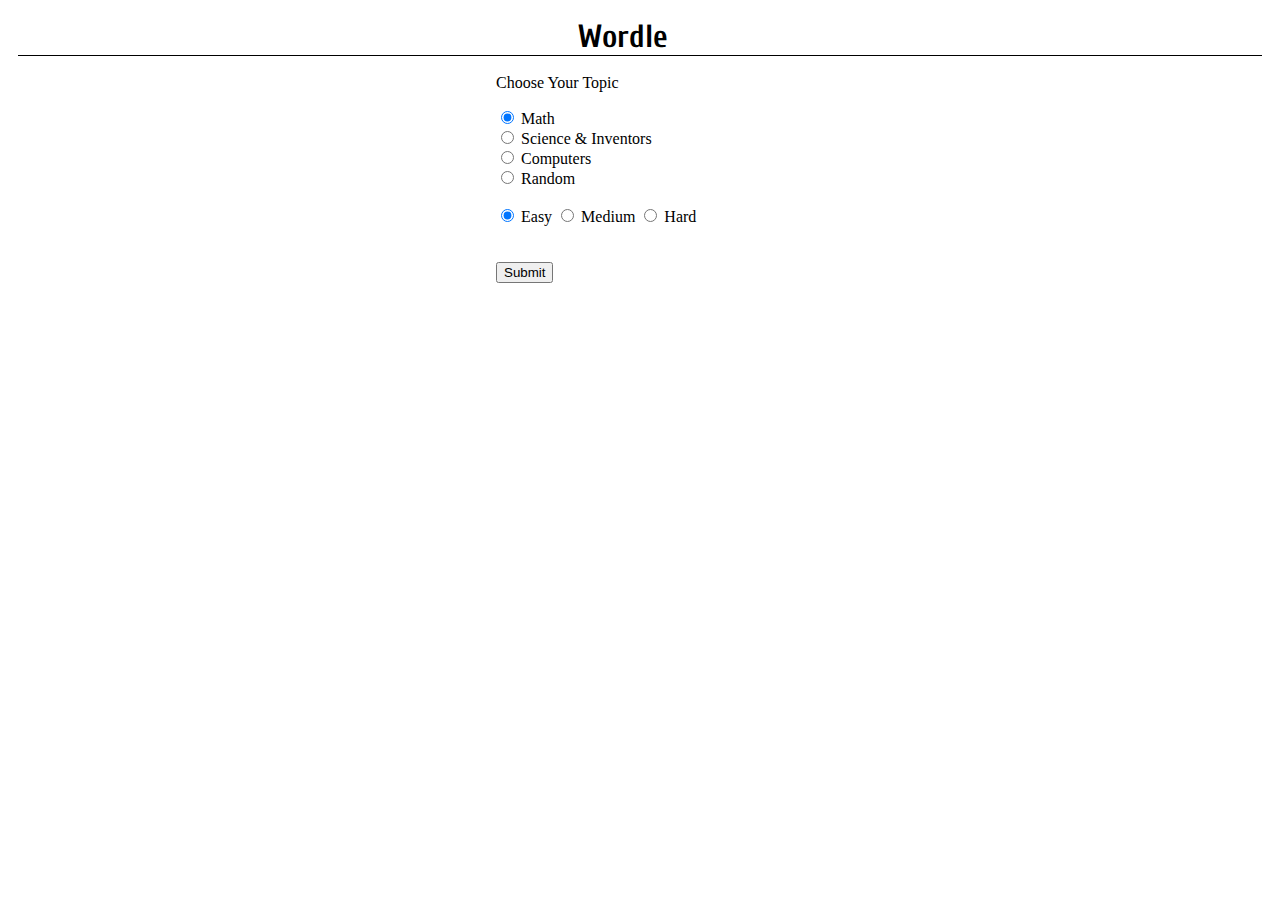
==== everything/index.html @ cb71a567 "working on stuff" ====
<!DOCTYPE html>
<html lang="en">

<head>
    <meta charset="UTF-8">
    <meta http-equiv="X-UA-Compatible" content="IE=edge">
    <meta name="viewport" content="width=device-width, initial-scale=1.0">
    <title>Wordle</title>
    <link href="https://cdn.jsdelivr.net/npm/bootstrap@5.1.3/dist/css/bootstrap.min.css" rel="stylesheet"
        integrity="sha384-1BmE4kWBq78iYhFldvKuhfTAU6auU8tT94WrHftjDbrCEXSU1oBoqyl2QvZ6jIW3" crossorigin="anonymous">
    <script src="https://cdn.jsdelivr.net/npm/bootstrap@5.1.3/dist/js/bootstrap.bundle.min.js"
        integrity="sha384-ka7Sk0Gln4gmtz2MlQnikT1wXgYsOg+OMhuP+IlRH9sENBO0LRn5q+8nbTov4+1p"
        crossorigin="anonymous"></script>
    <script src="https://code.jquery.com/jquery-3.6.0.min.js"
        integrity="sha256-/xUj+3OJU5yExlq6GSYGSHk7tPXikynS7ogEvDej/m4=" crossorigin="anonymous"></script>
    <link rel="stylesheet" href="style.css">
    <link rel="icon" href="wordle.png">

</head>

<body>
    <div id="header">
        <h1 class="heading">Wordle</h1>
        <!-- Button trigger modal -->
        <button type="button" id="notesBtn" class="headerIcon" data-bs-toggle="modal" data-bs-target="#exampleModal">
            <img src="notes.png" alt="post it note" width="35px">
        </button>
    </div>
    <br>
    <div class="card border-light mb-3" style="max-width: 18rem;" id="form">
        <div class="card-header">Choose Your Topic</div>
        <div class="card-body">
            <p class="card-text">
            <div class="form-check">
                <input class="form-check-input" type="radio" name="subject" value="math" checked>
                <label class="form-check-label">
                    Math
                </label>
            </div>
            <div class="form-check">
                <input class="form-check-input" type="radio" name="subject" value="science">
                <label class="form-check-label">
                    Science & Inventors
                </label>
            </div>
            <div class="form-check">
                <input class="form-check-input" type="radio" name="subject" value="computers">
                <label class="form-check-label">
                    Computers
                </label>
            </div>
            <div class="form-check">
                <input class="form-check-input" type="radio" name="subject" value="random">
                <label class="form-check-label">
                    Random
                </label>
            </div><br>
            <div class="btn-group" role="group" aria-label="Basic radio toggle button group">
                <input type="radio" class="btn-check" name="btnradio" id="easy" autocomplete="off" checked>
                <label class="btn btn-outline-primary" for="easy">Easy</label>
              
                <input type="radio" class="btn-check" name="btnradio" id="medium" autocomplete="off">
                <label class="btn btn-outline-primary" for="medium">Medium</label>
              
                <input type="radio" class="btn-check" name="btnradio" id="hard" autocomplete="off">
                <label class="btn btn-outline-primary" for="hard">Hard</label>
              </div> <br> <br>
            <button type="button" class="btn btn-primary" id="submit">Submit</button>
        </div>
        </p>
    </div>
</div>
<div id="game">
    <div id="hiddenDiv">
        <input autocomplete="off" readonly type="text" id="hiddenTile" class="guess">
        <input autocomplete="off" readonly type="hidden" id="nextTile">
        <input autocomplete="off" readonly type="hidden" id="currentTile">
        <textarea id="textMessage" readonly name="story" rows="5" cols="33"></textarea>
    </div>
    <div class="alert alert-danger message" id="error" role="alert">
        
    </div>
    <div class="alert alert-success message" id="win" role="alert">
        
    </div>
    <div class="alert alert-primary message" id="lose" role="alert">
    </div>
    <!-- Button trigger modal -->
    <button type="button" class="btn btn-success" data-bs-toggle="modal" data-bs-target="#exampleModal">
        <img src="images/question.png" alt="question mark circle" width="40">
    </button>
    
    <!-- Modal -->
    <div class="modal fade" id="exampleModal" tabindex="-1" aria-labelledby="exampleModalLabel" aria-hidden="true">
        <div class="modal-dialog">
            <div class="modal-content">
                <div class="modal-header">
                    <h5 class="modal-title" id="exampleModalLabel">How To Play</h5>
                    <button type="button" class="btn-close" data-bs-dismiss="modal" aria-label="Close"></button>
                </div>
                <div class="modal-body">
                    You have 6 tires to guess the word.<br>
                    You must enter a five letter word. Click enter to submit. <br>
                    After you click enter the word will be analysed and the letters color will change depending on if and where they are placed<br>
                    If the letter lights up gray, the letter is not in the word <br>
                    If the letter lights up yellow, the letter is in the word but not in the right spot <br>
                    If the letter lights up green, the letter is in the word and in the right spot <br><br>
                    <b>Examples:</b><br>
                    <img src="images/grayEx.png" alt="word with gray letter" width="300"><br>
                    The letter J is not in the word <br><br>
                    <img src="images/yellowEx.png" alt="word with yellow letter" width="300"><br>
                    The letter R is in the word but in the worng spot<br><br>
                    <img src="images/greenEx.png" alt="word with green letter" width="300"><br>
                    The letter M is in the word and is in the right spot<br>
                </div>
                <div class="modal-footer">
                    <button type="button" class="btn btn-secondary" data-bs-dismiss="modal">Close</button>
                </div>
            </div>
        </div>
    </div>
    <div id="tableAndKeys">
        <div class="row justify-content-around">
            <div class="col-4">
              
            </div>
            <div class="col-4">
            <table>
            <tr>
                <td><input readonly autocomplete="off" type="text" class="guess guess1" maxlength="1" id="tile1"></td>
                <td><input readonly autocomplete="off" type="text" class="guess guess1" maxlength="1" id="tile2"></td>
                <td><input readonly autocomplete="off" type="text" class="guess guess1" maxlength="1" id="tile3"></td>
                <td><input readonly autocomplete="off" type="text" class="guess guess1" maxlength="1" id="tile4"></td>
                <td><input readonly autocomplete="off" type="text" class="guess guess1" maxlength="1" id="tile5"></td>

            </tr>
            <tr>
                <td><input readonly autocomplete="off" type="text" class="guess guess2" maxlength="1" id="tile6"></td>
                <td><input readonly autocomplete="off" type="text" class="guess guess2" maxlength="1" id="tile7"></td>
                <td><input readonly autocomplete="off" type="text" class="guess guess2" maxlength="1" id="tile8"></td>
                <td><input readonly autocomplete="off" type="text" class="guess guess2" maxlength="1" id="tile9"></td>
                <td><input readonly autocomplete="off" type="text" class="guess guess2" maxlength="1" id="tile10"></td>

            </tr>
            <tr>
                <td><input readonly autocomplete="off" type="text" class="guess guess3" maxlength="1" id="tile11"></td>
                <td><input readonly autocomplete="off" type="text" class="guess guess3" maxlength="1" id="tile12"></td>
                <td><input readonly autocomplete="off" type="text" class="guess guess3" maxlength="1" id="tile13"></td>
                <td><input readonly autocomplete="off" type="text" class="guess guess3" maxlength="1" id="tile14"></td>
                <td><input readonly autocomplete="off" type="text" class="guess guess3" maxlength="1" id="tile15"></td>

            </tr>
            <tr>
                <td><input readonly autocomplete="off" type="text" class="guess guess4" maxlength="1" id="tile16"></td>
                <td><input readonly autocomplete="off" type="text" class="guess guess4" maxlength="1" id="tile17"></td>
                <td><input readonly autocomplete="off" type="text" class="guess guess4" maxlength="1" id="tile18"></td>
                <td><input readonly autocomplete="off" type="text" class="guess guess4" maxlength="1" id="tile19"></td>
                <td><input readonly autocomplete="off" type="text" class="guess guess4" maxlength="1" id="tile20"></td>

            </tr>
            <tr>
                <td><input readonly autocomplete="off" type="text" class="guess guess5" maxlength="1" id="tile21"></td>
                <td><input readonly autocomplete="off" type=" text" class="guess guess5" maxlength="1" id="tile22"></td>
                <td><input readonly autocomplete="off" type=" text" class="guess guess5" maxlength="1" id="tile23"></td>
                <td><input readonly autocomplete="off" type=" text" class="guess guess5" maxlength="1" id="tile24"></td>
                <td><input readonly autocomplete="off" type=" text" class="guess guess5" maxlength="1" id="tile25"></td>

            </tr>
            <tr>
                <td><input readonly autocomplete="off" type=" text" class="guess guess6" maxlength="1" id="tile26"></td>
                <td><input readonly autocomplete="off" type=" text" class="guess guess6" maxlength="1" id="tile27"></td>
                <td><input readonly autocomplete="off" type=" text" class="guess guess6" maxlength="1" id="tile28"></td>
                <td><input readonly autocomplete="off" type=" text" class="guess guess6" maxlength="1" id="tile29"></td>
                <td><input readonly autocomplete="off" type=" text" class="guess guess6" maxlength="1" id="tile30"></td>

            </tr>
        </table>         <div class="keyboard">
                    <button class="letter key" value="Q">Q</button>
                    <button class="letter key" value="W">W</button>
                    <button class="letter key" value="E">E</button>
                    <button class="letter key" value="R">R</button>
                    <button class="letter key" value="T">T</button>
                    <button class="letter key" value="Y">Y</button>
                    <button class="letter key" value="U">U</button>
                    <button class="letter key" value="I">I</button>
                    <button class="letter key" value="O">O</button>
                    <button class="letter key" value="P">P</button>
                    <div class="rowCenter">
                        <button class="letter key" value="A">A</button>
                        <button class="letter key" value="S">S</button>
                        <button class="letter key" value="D">D</button>
                        <button class="letter key" value="F">F</button>
                        <button class="letter key" value="G">G</button>
                        <button class="letter key" value="H">H</button>
                        <button class="letter key" value="J">J</button>
                        <button class="letter key" value="K">K</button>
                        <button class="letter key" value="L">L</button>
                    </div>
                    <button class="enter letter key" value="enter">
                        <img src="images/enter.png" alt="enter" width="50px" center>
                    </button>
                    <button class="letter key" value="Z">Z</button>
                    <button class="letter key" value="X">X</button>
                    <button class="letter key" value="C">C</button>
                    <button class="letter key" value="V">V</button>
                    <button class="letter key" value="B">B</button>
                    <button class="letter key" value="N">N</button>
                    <button class="letter key" value="M">M</button>
                    <button class="key letter delete" value="delete">
                        <img src="images/delete.png" alt="delete" width="50px" center>
                    </button>
                </div>
                </div>
              <div id="clues" class="card border-light mb-3" style="max-width: 18rem;">
                  <div class="card-header">Clues</div>
                  <div class="card-body">
                      <button type="button" class="btn btn-primary" id="showClue1">Show Clue 1</button>
                      <button type="button" class="btn btn-primary" id="showClue2">Show Clue 2</button>
                      <button type="button" class="btn btn-primary" id ="showClue3">Show Clue 3</button>
                    <p class="card-text">              
                        <ul>
                            <li id="clue1"></li>
                            <li id="clue2"></li>
                            <li id="clue3"></li>
                        </ul>
                    </p>
                </div>
            </div>
        </div>
    </div>
        
        <!-- Button trigger modal -->
        <button type="button" class="btn btn-primary" data-bs-toggle="modal" data-bs-target="#shareModal" id="modal">
            Launch demo modal
        </button>

        <!-- Modal -->
        <div class="modal fade" id="shareModal" tabindex="-1" aria-labelledby="exampleModalLabel" aria-hidden="true">
            <div class="modal-dialog">
                <div class="modal-content">
                    <div class="modal-header">
                        <h5 class="modal-title" id="exampleModalLabel">Results</h5>
                        <button type="button" class="btn-close" data-bs-dismiss="modal" aria-label="Close"></button>
                    </div>
                    <div class="modal-body">

                    </div>
                    <div class="modal-footer">
                        <button type="button" class="btn btn-primary" id="share"
                            onclick="copyText('textMessage', '#share')">Share</button>
                    </div>
                </div>
       
            </div>
        </div>
    </div>
    </div>
    <script src="words.js"></script>
    <script src="functions.js"></script>
    <script src="main.js"></script>
    <script src="pop.js"></script>
</body>

</html>
---- everything/style.css ----
@import url('https://fonts.googleapis.com/css2?family=Cuprum:wght@400;700&display=swap');
body{
  padding: 10px;
}
.guess {
  margin: 5px;
  width: 50px;
  height: 50px;
  caret-color: transparent;
  text-align: center;
  text-transform: uppercase;
  font-weight: bold;
  border: 2px solid #808080;
  font-size: 25px;
}
.heading{
  font-family: 'Cuprum';
  text-align: center;
  display: inline;
  margin: 45%;
}
#hiddenTile {
  height: 0px;
  width: 0px;
  border: 0px white;
}

table {
  margin: auto;
}

input[type="text"][disabled] {
  background: inherit;
}

.right{
  background-color: #538d4e !important;
  border: none;
  color: white;
}

.wrong{
  background-color: #939598 !important;
  border: none;
  color: white;
}

.exists{
  background-color: #c9b458 !important;
  border: none;
  color: white;
}

input:focus {
  border: 5px solid black;
  border: none;
  color: white;
}

.message{
  max-width: 300px;
  width: fit-content;
  margin: auto;
}
  
.letter{
  border:none;
  background-color: #c9c9c9;
  width: 45px;
  height: 45px;
  margin: 5px;
  border-radius: 5px;
}
 
.enter, .delete{
  width: 75px;
  border:none;
  background-color: #c9c9c9;  height: 45px;
  margin: 5px;
  border-radius: 5px;
}
svg{
  width: 45px;
}
.rowCenter{
  margin-left: 20px;
}

.keyboard{
  text-align: center;
}
@media only screen and (max-width: 625px) {
  .letter {
    width: 7.75%;
    margin: 2px !important;
  }
  .enter, .delete{
    width: 13%;
  }
  body{
    padding: 0px;
    padding-top: 10px;
  }
}

#textMessage{
  display: none;
}

#hiddenTile:focus, #hiddenTile{
  border:none;
  background-color: inherit;
}

#form{
  margin: auto;
}

#header{
  border-bottom: 1px solid black;
  width: 100%;

}


.guess {
  overflow: hidden;
  transition-duration: 3s;
  transition-property: transform;
}

.flip{
  transform: rotate3d(100, 360, 0, 360deg);
}

.headerIcon{
  background-color: red;
}

.btn-success, .btn-success:hover, .btn-success:active, .btn-success:focus{
  background-color: white;
  border: none;
  position: absolute;
  top:0px;
  left: 0px;
  float: left;
  box-shadow:0px 0px 0px 0px white;

}
#tableAndKeys{
  /* position: absolute;
  float: right;
  right: 10%;
  top:10%; */
  width:100%;

}
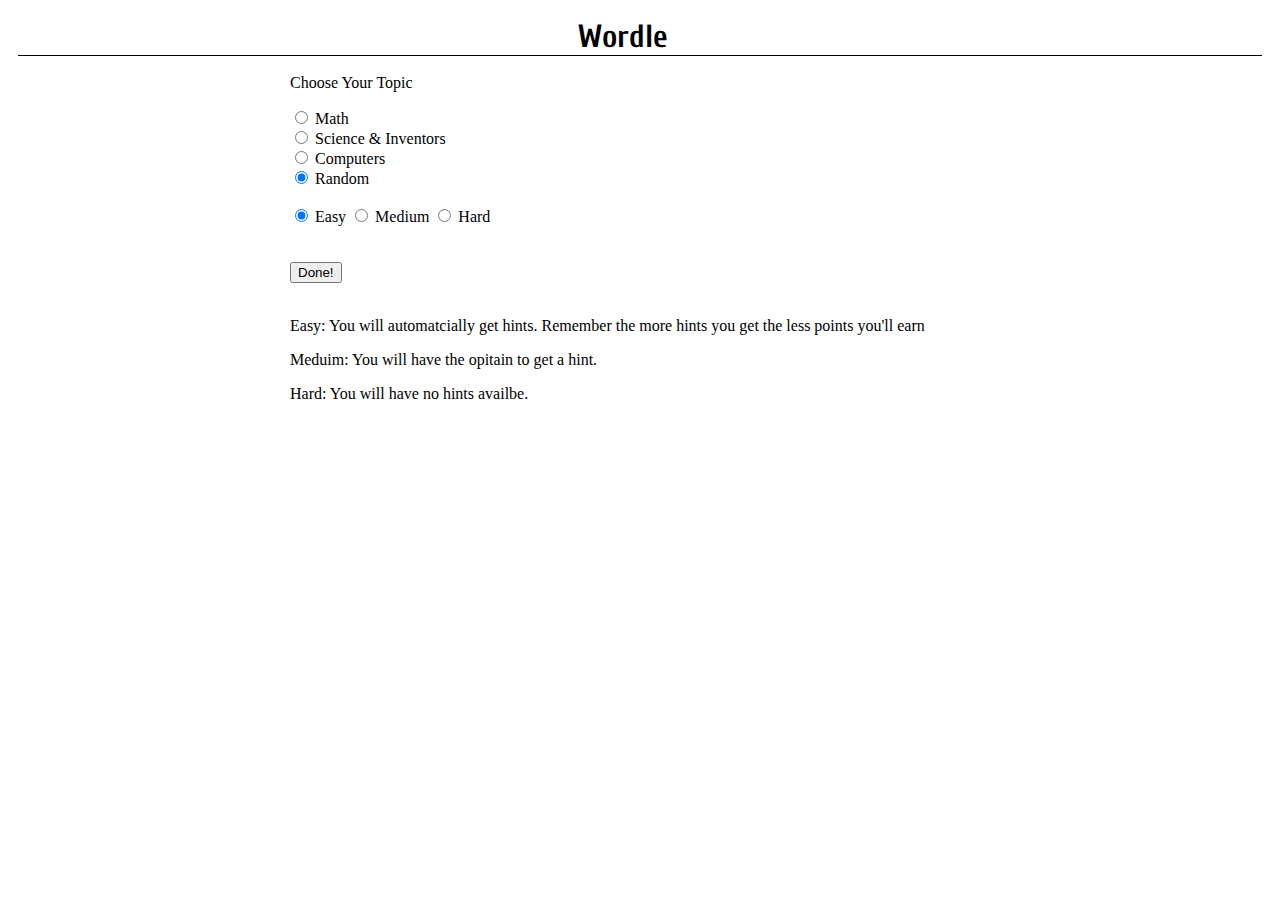
==== commit 92df58eb: "clues done!" ====
--- a/everything/index.html
+++ b/everything/index.html
@@ -27,154 +27,248 @@
         </button>
     </div>
     <br>
-    <div class="card border-light mb-3" style="max-width: 18rem;" id="form">
+    <div class="card mb-3" style="max-width: 700px;" id="form">
         <div class="card-header">Choose Your Topic</div>
         <div class="card-body">
             <p class="card-text">
             <div class="form-check">
-                <input class="form-check-input" type="radio" name="subject" value="math" checked>
-                <label class="form-check-label">
-                    Math
-                </label>
-            </div>
-            <div class="form-check">
-                <input class="form-check-input" type="radio" name="subject" value="science">
-                <label class="form-check-label">
-                    Science & Inventors
-                </label>
-            </div>
-            <div class="form-check">
-                <input class="form-check-input" type="radio" name="subject" value="computers">
-                <label class="form-check-label">
-                    Computers
-                </label>
-            </div>
-            <div class="form-check">
-                <input class="form-check-input" type="radio" name="subject" value="random">
-                <label class="form-check-label">
-                    Random
-                </label>
-            </div><br>
+                <div class="form-check">
+                    <input class="form-check-input" type="radio" name="subject" id="math" value="math" checked>
+                    <label class="form-check-label" for="math">
+                        Math
+                    </label>
+                </div>
+                <div class="form-check">
+                    <input class="form-check-input" type="radio" name="subject" id="science" value="option2">
+                    <label class="form-check-label" for="science">
+                        Science & Inventors
+                    </label>
+                </div>
+                <div class="form-check">
+                    <input class="form-check-input" type="radio" name="subject" id="computers" value="computers">
+                    <label class="form-check-label" for="computers">
+                        Computers
+                    </label>
+                </div>
+
+                <div class="form-check">
+                    <input class="form-check-input" type="radio" name="subject" id="random" value="random" checked>
+                    <label class="form-check-label">
+                        Random
+                    </label>
+                </div>
+            </div>
+            <br>
             <div class="btn-group" role="group" aria-label="Basic radio toggle button group">
                 <input type="radio" class="btn-check" name="btnradio" id="easy" autocomplete="off" checked>
                 <label class="btn btn-outline-primary" for="easy">Easy</label>
-              
+
                 <input type="radio" class="btn-check" name="btnradio" id="medium" autocomplete="off">
                 <label class="btn btn-outline-primary" for="medium">Medium</label>
-              
+
                 <input type="radio" class="btn-check" name="btnradio" id="hard" autocomplete="off">
                 <label class="btn btn-outline-primary" for="hard">Hard</label>
-              </div> <br> <br>
-            <button type="button" class="btn btn-primary" id="submit">Submit</button>
+            </div> <br> <br>
+            <button type="button" class="btn btn-primary" id="submit">Done!</button> <br><br>
+            <div class="card-footer">
+                <p>Easy: You will automatcially get hints. Remember the more hints you get the less points you'll earn
+                </p>
+                <p>Meduim: You will have the opitain to get a hint.</p>
+                <p>Hard: You will have no hints availbe.</p>
+            </div>
         </div>
         </p>
     </div>
-</div>
-<div id="game">
-    <div id="hiddenDiv">
-        <input autocomplete="off" readonly type="text" id="hiddenTile" class="guess">
-        <input autocomplete="off" readonly type="hidden" id="nextTile">
-        <input autocomplete="off" readonly type="hidden" id="currentTile">
-        <textarea id="textMessage" readonly name="story" rows="5" cols="33"></textarea>
-    </div>
-    <div class="alert alert-danger message" id="error" role="alert">
-        
-    </div>
-    <div class="alert alert-success message" id="win" role="alert">
-        
-    </div>
-    <div class="alert alert-primary message" id="lose" role="alert">
-    </div>
-    <!-- Button trigger modal -->
-    <button type="button" class="btn btn-success" data-bs-toggle="modal" data-bs-target="#exampleModal">
-        <img src="images/question.png" alt="question mark circle" width="40">
-    </button>
-    
-    <!-- Modal -->
-    <div class="modal fade" id="exampleModal" tabindex="-1" aria-labelledby="exampleModalLabel" aria-hidden="true">
-        <div class="modal-dialog">
-            <div class="modal-content">
-                <div class="modal-header">
-                    <h5 class="modal-title" id="exampleModalLabel">How To Play</h5>
-                    <button type="button" class="btn-close" data-bs-dismiss="modal" aria-label="Close"></button>
-                </div>
-                <div class="modal-body">
-                    You have 6 tires to guess the word.<br>
-                    You must enter a five letter word. Click enter to submit. <br>
-                    After you click enter the word will be analysed and the letters color will change depending on if and where they are placed<br>
-                    If the letter lights up gray, the letter is not in the word <br>
-                    If the letter lights up yellow, the letter is in the word but not in the right spot <br>
-                    If the letter lights up green, the letter is in the word and in the right spot <br><br>
-                    <b>Examples:</b><br>
-                    <img src="images/grayEx.png" alt="word with gray letter" width="300"><br>
-                    The letter J is not in the word <br><br>
-                    <img src="images/yellowEx.png" alt="word with yellow letter" width="300"><br>
-                    The letter R is in the word but in the worng spot<br><br>
-                    <img src="images/greenEx.png" alt="word with green letter" width="300"><br>
-                    The letter M is in the word and is in the right spot<br>
-                </div>
-                <div class="modal-footer">
-                    <button type="button" class="btn btn-secondary" data-bs-dismiss="modal">Close</button>
-                </div>
-            </div>
-        </div>
-    </div>
-    <div id="tableAndKeys">
-        <div class="row justify-content-around">
-            <div class="col-4">
-              
-            </div>
-            <div class="col-4">
-            <table>
-            <tr>
-                <td><input readonly autocomplete="off" type="text" class="guess guess1" maxlength="1" id="tile1"></td>
-                <td><input readonly autocomplete="off" type="text" class="guess guess1" maxlength="1" id="tile2"></td>
-                <td><input readonly autocomplete="off" type="text" class="guess guess1" maxlength="1" id="tile3"></td>
-                <td><input readonly autocomplete="off" type="text" class="guess guess1" maxlength="1" id="tile4"></td>
-                <td><input readonly autocomplete="off" type="text" class="guess guess1" maxlength="1" id="tile5"></td>
-
-            </tr>
-            <tr>
-                <td><input readonly autocomplete="off" type="text" class="guess guess2" maxlength="1" id="tile6"></td>
-                <td><input readonly autocomplete="off" type="text" class="guess guess2" maxlength="1" id="tile7"></td>
-                <td><input readonly autocomplete="off" type="text" class="guess guess2" maxlength="1" id="tile8"></td>
-                <td><input readonly autocomplete="off" type="text" class="guess guess2" maxlength="1" id="tile9"></td>
-                <td><input readonly autocomplete="off" type="text" class="guess guess2" maxlength="1" id="tile10"></td>
-
-            </tr>
-            <tr>
-                <td><input readonly autocomplete="off" type="text" class="guess guess3" maxlength="1" id="tile11"></td>
-                <td><input readonly autocomplete="off" type="text" class="guess guess3" maxlength="1" id="tile12"></td>
-                <td><input readonly autocomplete="off" type="text" class="guess guess3" maxlength="1" id="tile13"></td>
-                <td><input readonly autocomplete="off" type="text" class="guess guess3" maxlength="1" id="tile14"></td>
-                <td><input readonly autocomplete="off" type="text" class="guess guess3" maxlength="1" id="tile15"></td>
-
-            </tr>
-            <tr>
-                <td><input readonly autocomplete="off" type="text" class="guess guess4" maxlength="1" id="tile16"></td>
-                <td><input readonly autocomplete="off" type="text" class="guess guess4" maxlength="1" id="tile17"></td>
-                <td><input readonly autocomplete="off" type="text" class="guess guess4" maxlength="1" id="tile18"></td>
-                <td><input readonly autocomplete="off" type="text" class="guess guess4" maxlength="1" id="tile19"></td>
-                <td><input readonly autocomplete="off" type="text" class="guess guess4" maxlength="1" id="tile20"></td>
-
-            </tr>
-            <tr>
-                <td><input readonly autocomplete="off" type="text" class="guess guess5" maxlength="1" id="tile21"></td>
-                <td><input readonly autocomplete="off" type=" text" class="guess guess5" maxlength="1" id="tile22"></td>
-                <td><input readonly autocomplete="off" type=" text" class="guess guess5" maxlength="1" id="tile23"></td>
-                <td><input readonly autocomplete="off" type=" text" class="guess guess5" maxlength="1" id="tile24"></td>
-                <td><input readonly autocomplete="off" type=" text" class="guess guess5" maxlength="1" id="tile25"></td>
-
-            </tr>
-            <tr>
-                <td><input readonly autocomplete="off" type=" text" class="guess guess6" maxlength="1" id="tile26"></td>
-                <td><input readonly autocomplete="off" type=" text" class="guess guess6" maxlength="1" id="tile27"></td>
-                <td><input readonly autocomplete="off" type=" text" class="guess guess6" maxlength="1" id="tile28"></td>
-                <td><input readonly autocomplete="off" type=" text" class="guess guess6" maxlength="1" id="tile29"></td>
-                <td><input readonly autocomplete="off" type=" text" class="guess guess6" maxlength="1" id="tile30"></td>
-
-            </tr>
-        </table>         <div class="keyboard">
+    </div>
+    <div id="game">
+        <div id="hiddenDiv">
+            <input autocomplete="off" readonly type="text" id="hiddenTile" class="guess">
+            <input autocomplete="off" readonly type="hidden" id="nextTile">
+            <input autocomplete="off" readonly type="hidden" id="currentTile">
+            <textarea id="textMessage" readonly name="story" rows="5" cols="33"></textarea>
+        </div>
+        <div class="alert alert-danger message" id="error" role="alert">
+
+        </div>
+        <div class="alert alert-success message" id="win" role="alert">
+
+        </div>
+        <div class="alert alert-primary message" id="lose" role="alert">
+        </div>
+        <!-- Button trigger modal -->
+        <button type="button" class="btn btn-success" data-bs-toggle="modal" data-bs-target="#exampleModal">
+            <img src="images/question.png" alt="question mark circle" width="40">
+        </button>
+
+        <!-- Modal -->
+        <div class="modal fade" id="exampleModal" tabindex="-1" aria-labelledby="exampleModalLabel" aria-hidden="true">
+            <div class="modal-dialog">
+                <div class="modal-content">
+                    <div class="modal-header">
+                        <h5 class="modal-title" id="exampleModalLabel">How To Play</h5>
+                        <button type="button" class="btn-close" data-bs-dismiss="modal" aria-label="Close"></button>
+                    </div>
+                    <div class="modal-body">
+                        You have 6 tires to guess the word.<br>
+                        You must enter a five letter word. Click enter to submit. <br>
+                        After you click enter the word will be analysed and the letters color will change depending on
+                        if and where they are placed<br>
+                        If the letter lights up gray, the letter is not in the word <br>
+                        If the letter lights up yellow, the letter is in the word but not in the right spot <br>
+                        If the letter lights up green, the letter is in the word and in the right spot <br><br>
+                        <b>Examples:</b><br>
+                        <img src="images/grayEx.png" alt="word with gray letter" width="300"><br>
+                        The letter J is not in the word <br><br>
+                        <img src="images/yellowEx.png" alt="word with yellow letter" width="300"><br>
+                        The letter R is in the word but in the worng spot<br><br>
+                        <img src="images/greenEx.png" alt="word with green letter" width="300"><br>
+                        The letter M is in the word and is in the right spot<br>
+                    </div>
+                    <div class="modal-footer">
+                        <button type="button" class="btn btn-secondary" data-bs-dismiss="modal">Close</button>
+                    </div>
+                </div>
+            </div>
+        </div>
+        <button type="button" class="btn btn-primary" id="showClue1">Show Clue 1</button>
+        <button type="button" class="btn btn-primary" id="showClue2">Show Clue 2</button>
+        <button type="button" class="btn btn-primary" id="showClue3">Show Clue 3</button>
+        <div id="tableAndKeys">
+            <!-- <div class="row justify-content-evenly"> -->
+            <!-- <div class="col-4"> -->
+
+            <button type="button" class="btn btn-primary" id="showAllClues">Show All Clues</button>
+            <div id="clues" class="card border-light mb-3" style="max-width: 18rem;">
+                <div class="card-header">Clues</div>
+                <div class="card-body">
+                    <p class="card-text">
+                    <ul>
+                        <li id="clue1"></li>
+                        <li id="clue2"></li>
+                        <li id="clue3"></li>
+                    </ul>
+                    </p>
+                </div>
+            </div>
+            <div id="singleClue" class="card border-light mb-3" style="max-width: 18rem;">
+                <div class="card-header">Clues</div>
+                <div class="card-body">
+                    <p class="card-text" id="clue"></p>
+                </div>
+            </div>
+            <!-- </div> -->
+            <div id="main">
+                <table>
+                    <tr>
+                        <td><input readonly autocomplete="off" type="text" class="guess guess1" maxlength="1"
+                                id="tile1">
+                        </td>
+                        <td><input readonly autocomplete="off" type="text" class="guess guess1" maxlength="1"
+                                id="tile2">
+                        </td>
+                        <td><input readonly autocomplete="off" type="text" class="guess guess1" maxlength="1"
+                                id="tile3">
+                        </td>
+                        <td><input readonly autocomplete="off" type="text" class="guess guess1" maxlength="1"
+                                id="tile4">
+                        </td>
+                        <td><input readonly autocomplete="off" type="text" class="guess guess1" maxlength="1"
+                                id="tile5">
+                        </td>
+
+                    </tr>
+                    <tr>
+                        <td><input readonly autocomplete="off" type="text" class="guess guess2" maxlength="1"
+                                id="tile6">
+                        </td>
+                        <td><input readonly autocomplete="off" type="text" class="guess guess2" maxlength="1"
+                                id="tile7">
+                        </td>
+                        <td><input readonly autocomplete="off" type="text" class="guess guess2" maxlength="1"
+                                id="tile8">
+                        </td>
+                        <td><input readonly autocomplete="off" type="text" class="guess guess2" maxlength="1"
+                                id="tile9">
+                        </td>
+                        <td><input readonly autocomplete="off" type="text" class="guess guess2" maxlength="1"
+                                id="tile10">
+                        </td>
+
+                    </tr>
+                    <tr>
+                        <td><input readonly autocomplete="off" type="text" class="guess guess3" maxlength="1"
+                                id="tile11">
+                        </td>
+                        <td><input readonly autocomplete="off" type="text" class="guess guess3" maxlength="1"
+                                id="tile12">
+                        </td>
+                        <td><input readonly autocomplete="off" type="text" class="guess guess3" maxlength="1"
+                                id="tile13">
+                        </td>
+                        <td><input readonly autocomplete="off" type="text" class="guess guess3" maxlength="1"
+                                id="tile14">
+                        </td>
+                        <td><input readonly autocomplete="off" type="text" class="guess guess3" maxlength="1"
+                                id="tile15">
+                        </td>
+
+                    </tr>
+                    <tr>
+                        <td><input readonly autocomplete="off" type="text" class="guess guess4" maxlength="1"
+                                id="tile16">
+                        </td>
+                        <td><input readonly autocomplete="off" type="text" class="guess guess4" maxlength="1"
+                                id="tile17">
+                        </td>
+                        <td><input readonly autocomplete="off" type="text" class="guess guess4" maxlength="1"
+                                id="tile18">
+                        </td>
+                        <td><input readonly autocomplete="off" type="text" class="guess guess4" maxlength="1"
+                                id="tile19">
+                        </td>
+                        <td><input readonly autocomplete="off" type="text" class="guess guess4" maxlength="1"
+                                id="tile20">
+                        </td>
+
+                    </tr>
+                    <tr>
+                        <td><input readonly autocomplete="off" type="text" class="guess guess5" maxlength="1"
+                                id="tile21">
+                        </td>
+                        <td><input readonly autocomplete="off" type=" text" class="guess guess5" maxlength="1"
+                                id="tile22">
+                        </td>
+                        <td><input readonly autocomplete="off" type=" text" class="guess guess5" maxlength="1"
+                                id="tile23">
+                        </td>
+                        <td><input readonly autocomplete="off" type=" text" class="guess guess5" maxlength="1"
+                                id="tile24">
+                        </td>
+                        <td><input readonly autocomplete="off" type=" text" class="guess guess5" maxlength="1"
+                                id="tile25">
+                        </td>
+
+                    </tr>
+                    <tr>
+                        <td><input readonly autocomplete="off" type=" text" class="guess guess6" maxlength="1"
+                                id="tile26">
+                        </td>
+                        <td><input readonly autocomplete="off" type=" text" class="guess guess6" maxlength="1"
+                                id="tile27">
+                        </td>
+                        <td><input readonly autocomplete="off" type=" text" class="guess guess6" maxlength="1"
+                                id="tile28">
+                        </td>
+                        <td><input readonly autocomplete="off" type=" text" class="guess guess6" maxlength="1"
+                                id="tile29">
+                        </td>
+                        <td><input readonly autocomplete="off" type=" text" class="guess guess6" maxlength="1"
+                                id="tile30">
+                        </td>
+
+                    </tr>
+                </table>
+                <div class="keyboard">
                     <button class="letter key" value="Q">Q</button>
                     <button class="letter key" value="W">W</button>
                     <button class="letter key" value="E">E</button>
@@ -210,25 +304,9 @@
                         <img src="images/delete.png" alt="delete" width="50px" center>
                     </button>
                 </div>
-                </div>
-              <div id="clues" class="card border-light mb-3" style="max-width: 18rem;">
-                  <div class="card-header">Clues</div>
-                  <div class="card-body">
-                      <button type="button" class="btn btn-primary" id="showClue1">Show Clue 1</button>
-                      <button type="button" class="btn btn-primary" id="showClue2">Show Clue 2</button>
-                      <button type="button" class="btn btn-primary" id ="showClue3">Show Clue 3</button>
-                    <p class="card-text">              
-                        <ul>
-                            <li id="clue1"></li>
-                            <li id="clue2"></li>
-                            <li id="clue3"></li>
-                        </ul>
-                    </p>
-                </div>
-            </div>
-        </div>
-    </div>
-        
+            </div>
+        </div>
+
         <!-- Button trigger modal -->
         <button type="button" class="btn btn-primary" data-bs-toggle="modal" data-bs-target="#shareModal" id="modal">
             Launch demo modal
@@ -250,7 +328,7 @@
                             onclick="copyText('textMessage', '#share')">Share</button>
                     </div>
                 </div>
-       
+
             </div>
         </div>
     </div>
--- a/everything/style.css
+++ b/everything/style.css
@@ -79,9 +79,6 @@
   margin: 5px;
   border-radius: 5px;
 }
-svg{
-  width: 45px;
-}
 .rowCenter{
   margin-left: 20px;
 }
@@ -114,6 +111,7 @@
 
 #form{
   margin: auto;
+  border-color: #818181;
 }
 
 #header{
@@ -130,9 +128,12 @@
 }
 
 .flip{
-  transform: rotate3d(100, 360, 0, 360deg);
+  transform: rotateX(360deg);
 }
 
+.speacialFlip{
+  transform: rotate3d(360, 0, 360,  360deg);
+}
 .headerIcon{
   background-color: red;
 }
@@ -145,14 +146,8 @@
   left: 0px;
   float: left;
   box-shadow:0px 0px 0px 0px white;
-
-}
-#tableAndKeys{
-  /* position: absolute;
-  float: right;
-  right: 10%;
-  top:10%; */
-  width:100%;
-
 }
 
+#clues, #singleClue{
+  margin: auto;
+}
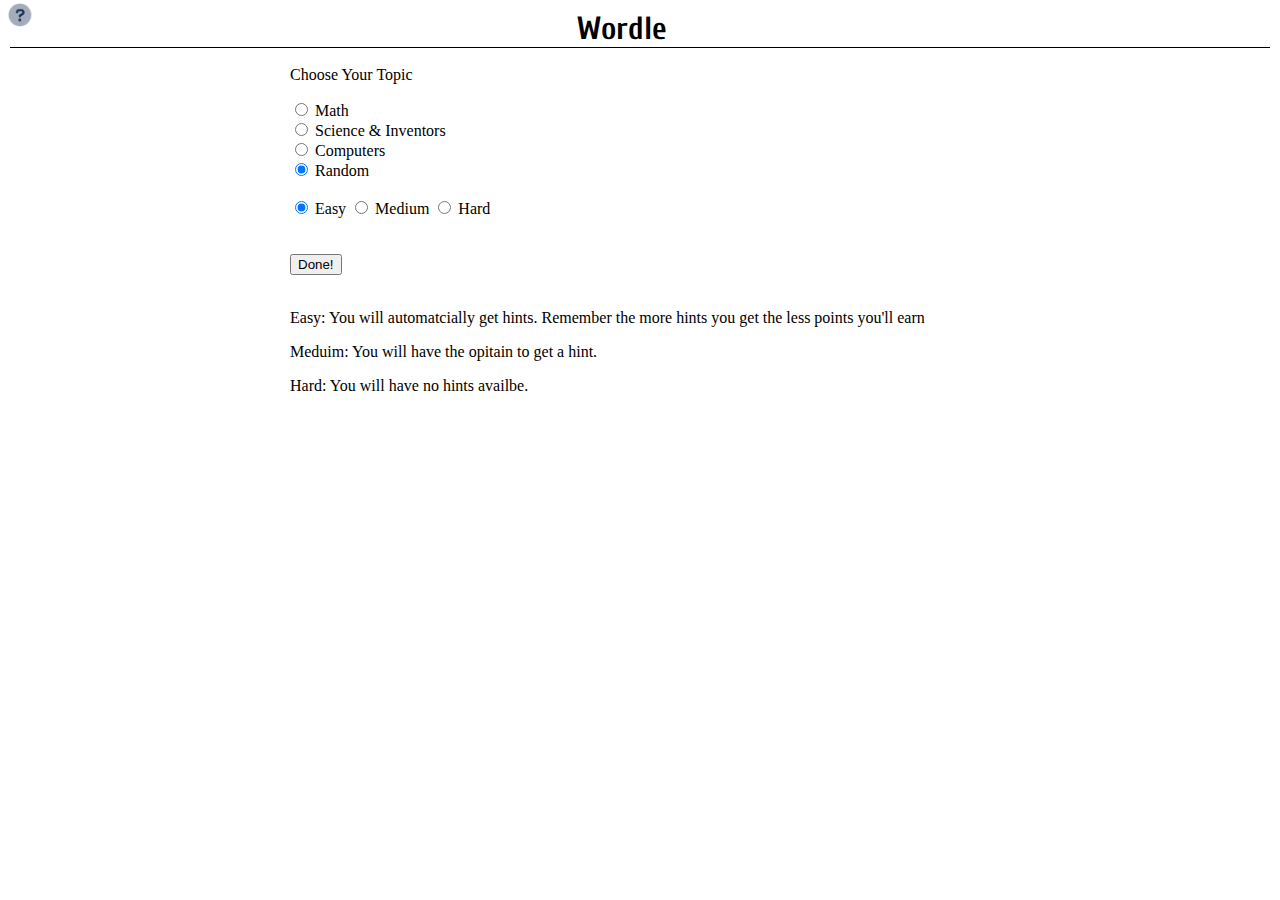
==== commit 241dec10: "finished with url sharing. PS. might come back to this later" ====
--- a/everything/index.html
+++ b/everything/index.html
@@ -21,11 +21,10 @@
 <body>
     <div id="header">
         <h1 class="heading">Wordle</h1>
-        <!-- Button trigger modal -->
-        <button type="button" id="notesBtn" class="headerIcon" data-bs-toggle="modal" data-bs-target="#exampleModal">
-            <img src="notes.png" alt="post it note" width="35px">
+    </div>
+        <button type="button" class="btn btn-success" data-bs-toggle="modal" data-bs-target="#exampleModal">
+            <img src="images/question.png" alt="question mark circle" width="30px">
         </button>
-    </div>
     <br>
     <div class="card mb-3" style="max-width: 700px;" id="form">
         <div class="card-header">Choose Your Topic</div>
@@ -96,9 +95,7 @@
         <div class="alert alert-primary message" id="lose" role="alert">
         </div>
         <!-- Button trigger modal -->
-        <button type="button" class="btn btn-success" data-bs-toggle="modal" data-bs-target="#exampleModal">
-            <img src="images/question.png" alt="question mark circle" width="40">
-        </button>
+    
 
         <!-- Modal -->
         <div class="modal fade" id="exampleModal" tabindex="-1" aria-labelledby="exampleModalLabel" aria-hidden="true">
@@ -109,10 +106,11 @@
                         <button type="button" class="btn-close" data-bs-dismiss="modal" aria-label="Close"></button>
                     </div>
                     <div class="modal-body">
+                        <b>General</b> <br> <br>
                         You have 6 tires to guess the word.<br>
-                        You must enter a five letter word. Click enter to submit. <br>
-                        After you click enter the word will be analysed and the letters color will change depending on
-                        if and where they are placed<br>
+                        You must enter a five letter word. Click enter to submit. <br> <br>
+                        <b>Word Evaluation</b> <br> 
+                        After you click enter the word will be analysed and the letters color will change depending on if and where they are placed<br>
                         If the letter lights up gray, the letter is not in the word <br>
                         If the letter lights up yellow, the letter is in the word but not in the right spot <br>
                         If the letter lights up green, the letter is in the word and in the right spot <br><br>
@@ -122,7 +120,10 @@
                         <img src="images/yellowEx.png" alt="word with yellow letter" width="300"><br>
                         The letter R is in the word but in the worng spot<br><br>
                         <img src="images/greenEx.png" alt="word with green letter" width="300"><br>
-                        The letter M is in the word and is in the right spot<br>
+                        The letter M is in the word and is in the right spot<br><br>
+                        <b>Points</b> <br>
+                        The more tries you take the less points you earn.<br>
+                        The more clues you reveal the less points you earn.
                     </div>
                     <div class="modal-footer">
                         <button type="button" class="btn btn-secondary" data-bs-dismiss="modal">Close</button>
--- a/everything/style.css
+++ b/everything/style.css
@@ -1,6 +1,7 @@
 @import url('https://fonts.googleapis.com/css2?family=Cuprum:wght@400;700&display=swap');
 body{
   padding: 10px;
+  margin:auto;
 }
 .guess {
   margin: 5px;
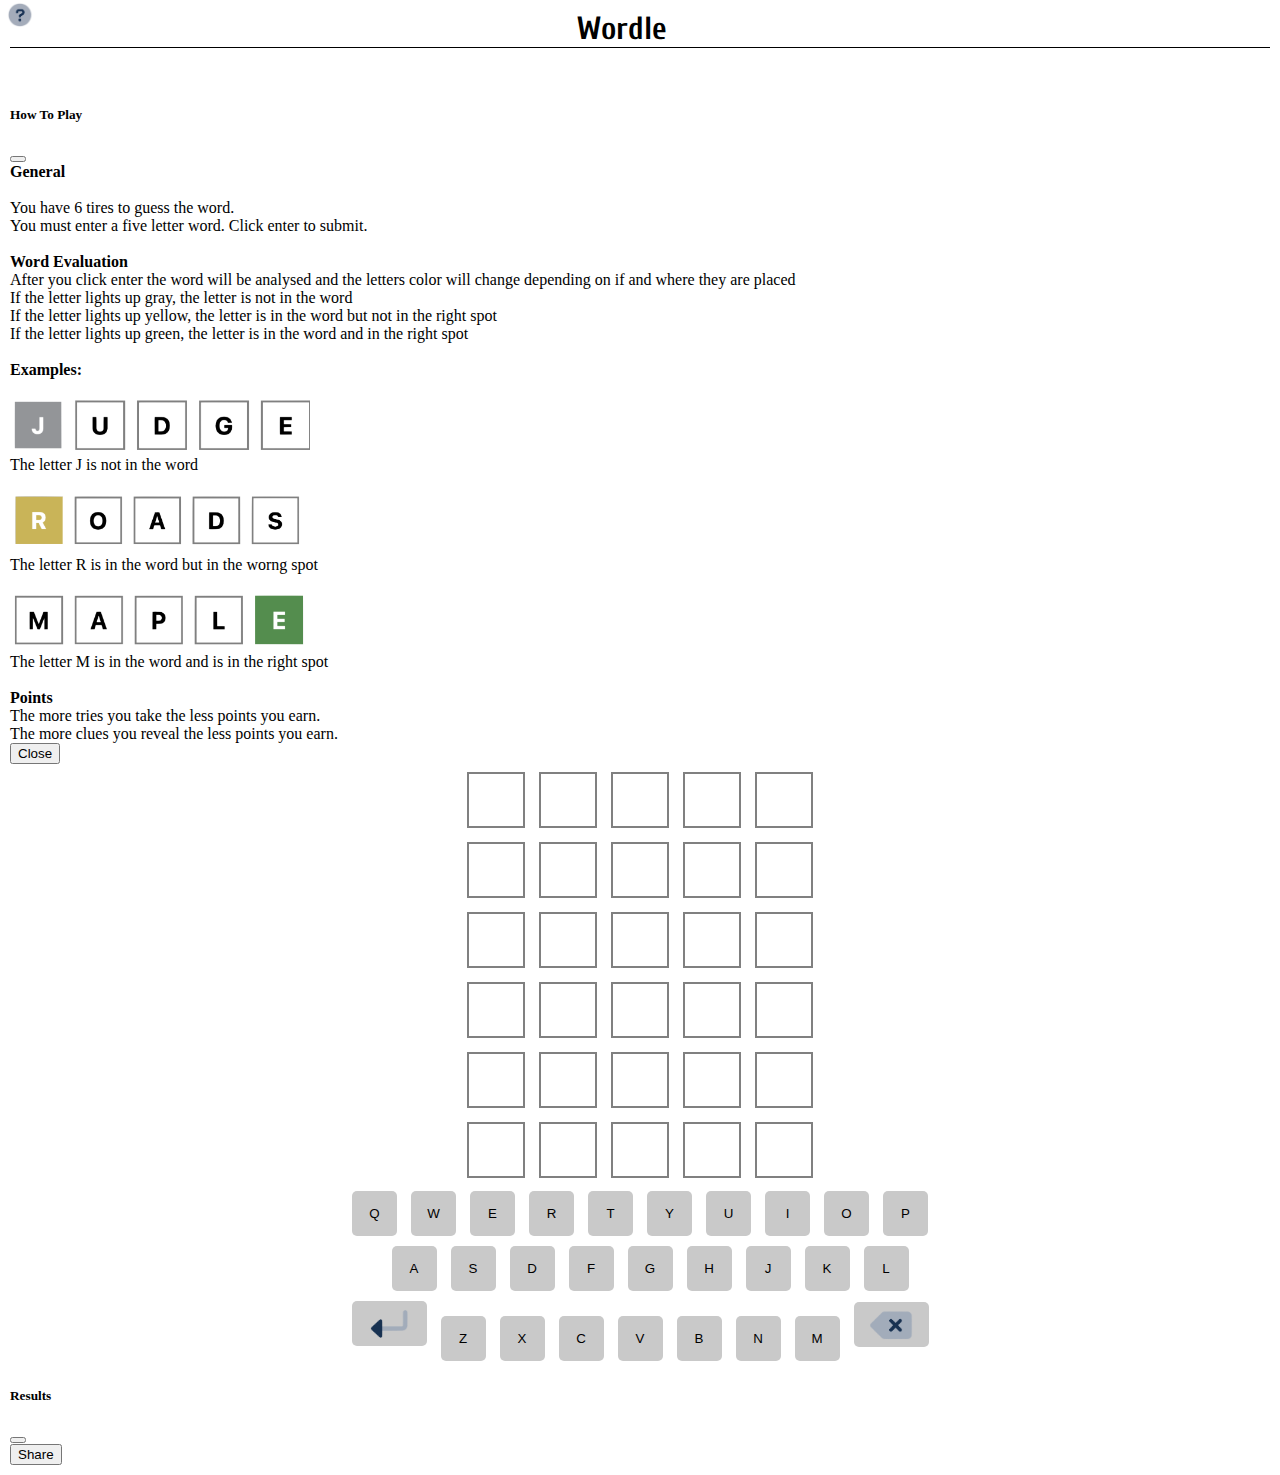
==== commit 25b04f80: "working on prhect" ====
--- a/everything/index.html
+++ b/everything/index.html
@@ -22,63 +22,10 @@
     <div id="header">
         <h1 class="heading">Wordle</h1>
     </div>
-        <button type="button" class="btn btn-success" data-bs-toggle="modal" data-bs-target="#exampleModal">
-            <img src="images/question.png" alt="question mark circle" width="30px">
-        </button>
+    <button type="button" class="btn btn-success" data-bs-toggle="modal" data-bs-target="#exampleModal">
+        <img src="images/question.png" alt="question mark circle" width="30px">
+    </button>
     <br>
-    <div class="card mb-3" style="max-width: 700px;" id="form">
-        <div class="card-header">Choose Your Topic</div>
-        <div class="card-body">
-            <p class="card-text">
-            <div class="form-check">
-                <div class="form-check">
-                    <input class="form-check-input" type="radio" name="subject" id="math" value="math" checked>
-                    <label class="form-check-label" for="math">
-                        Math
-                    </label>
-                </div>
-                <div class="form-check">
-                    <input class="form-check-input" type="radio" name="subject" id="science" value="option2">
-                    <label class="form-check-label" for="science">
-                        Science & Inventors
-                    </label>
-                </div>
-                <div class="form-check">
-                    <input class="form-check-input" type="radio" name="subject" id="computers" value="computers">
-                    <label class="form-check-label" for="computers">
-                        Computers
-                    </label>
-                </div>
-
-                <div class="form-check">
-                    <input class="form-check-input" type="radio" name="subject" id="random" value="random" checked>
-                    <label class="form-check-label">
-                        Random
-                    </label>
-                </div>
-            </div>
-            <br>
-            <div class="btn-group" role="group" aria-label="Basic radio toggle button group">
-                <input type="radio" class="btn-check" name="btnradio" id="easy" autocomplete="off" checked>
-                <label class="btn btn-outline-primary" for="easy">Easy</label>
-
-                <input type="radio" class="btn-check" name="btnradio" id="medium" autocomplete="off">
-                <label class="btn btn-outline-primary" for="medium">Medium</label>
-
-                <input type="radio" class="btn-check" name="btnradio" id="hard" autocomplete="off">
-                <label class="btn btn-outline-primary" for="hard">Hard</label>
-            </div> <br> <br>
-            <button type="button" class="btn btn-primary" id="submit">Done!</button> <br><br>
-            <div class="card-footer">
-                <p>Easy: You will automatcially get hints. Remember the more hints you get the less points you'll earn
-                </p>
-                <p>Meduim: You will have the opitain to get a hint.</p>
-                <p>Hard: You will have no hints availbe.</p>
-            </div>
-        </div>
-        </p>
-    </div>
-    </div>
     <div id="game">
         <div id="hiddenDiv">
             <input autocomplete="off" readonly type="text" id="hiddenTile" class="guess">
@@ -95,7 +42,7 @@
         <div class="alert alert-primary message" id="lose" role="alert">
         </div>
         <!-- Button trigger modal -->
-    
+
 
         <!-- Modal -->
         <div class="modal fade" id="exampleModal" tabindex="-1" aria-labelledby="exampleModalLabel" aria-hidden="true">
@@ -109,8 +56,9 @@
                         <b>General</b> <br> <br>
                         You have 6 tires to guess the word.<br>
                         You must enter a five letter word. Click enter to submit. <br> <br>
-                        <b>Word Evaluation</b> <br> 
-                        After you click enter the word will be analysed and the letters color will change depending on if and where they are placed<br>
+                        <b>Word Evaluation</b> <br>
+                        After you click enter the word will be analysed and the letters color will change depending on
+                        if and where they are placed<br>
                         If the letter lights up gray, the letter is not in the word <br>
                         If the letter lights up yellow, the letter is in the word but not in the right spot <br>
                         If the letter lights up green, the letter is in the word and in the right spot <br><br>
@@ -131,32 +79,9 @@
                 </div>
             </div>
         </div>
-        <button type="button" class="btn btn-primary" id="showClue1">Show Clue 1</button>
-        <button type="button" class="btn btn-primary" id="showClue2">Show Clue 2</button>
-        <button type="button" class="btn btn-primary" id="showClue3">Show Clue 3</button>
         <div id="tableAndKeys">
             <!-- <div class="row justify-content-evenly"> -->
             <!-- <div class="col-4"> -->
-
-            <button type="button" class="btn btn-primary" id="showAllClues">Show All Clues</button>
-            <div id="clues" class="card border-light mb-3" style="max-width: 18rem;">
-                <div class="card-header">Clues</div>
-                <div class="card-body">
-                    <p class="card-text">
-                    <ul>
-                        <li id="clue1"></li>
-                        <li id="clue2"></li>
-                        <li id="clue3"></li>
-                    </ul>
-                    </p>
-                </div>
-            </div>
-            <div id="singleClue" class="card border-light mb-3" style="max-width: 18rem;">
-                <div class="card-header">Clues</div>
-                <div class="card-body">
-                    <p class="card-text" id="clue"></p>
-                </div>
-            </div>
             <!-- </div> -->
             <div id="main">
                 <table>
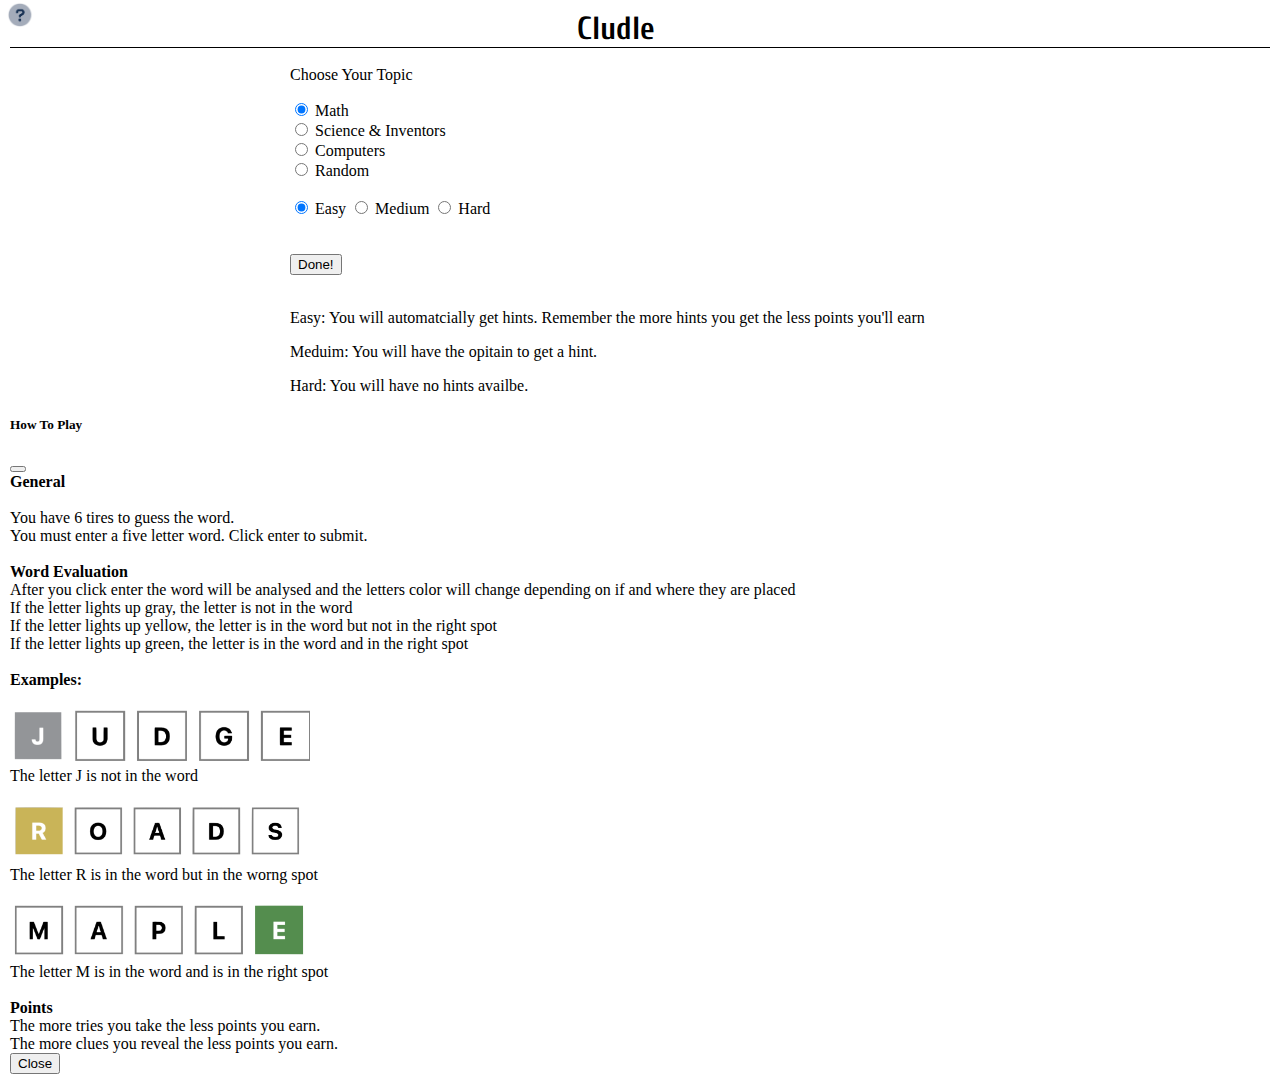
==== commit 3b2708b9: "changes made" ====
--- a/everything/index.html
+++ b/everything/index.html
@@ -20,12 +20,98 @@
 
 <body>
     <div id="header">
-        <h1 class="heading">Wordle</h1>
+        <h1 class="heading">Cludle</h1>
     </div>
-    <button type="button" class="btn btn-success" data-bs-toggle="modal" data-bs-target="#exampleModal">
-        <img src="images/question.png" alt="question mark circle" width="30px">
-    </button>
+        <button type="button" class="btn btn-success" data-bs-toggle="modal" data-bs-target="#exampleModal">
+            <img src="images/question.png" alt="question mark circle" width="30px">
+        </button>
     <br>
+    <div class="card mb-3" style="max-width: 700px;" id="form">
+        <div class="card-header">Choose Your Topic</div>
+        <div class="card-body">
+            <p class="card-text">
+            <div class="form-check">
+                <div class="form-check">
+                    <input class="form-check-input" type="radio" name="subject" id="math" value="math" checked>
+                    <label class="form-check-label" for="math">
+                        Math
+                    </label>
+                </div>
+                <div class="form-check">
+                    <input class="form-check-input" type="radio" name="subject" id="science" value="option2">
+                    <label class="form-check-label" for="science">
+                        Science & Inventors
+                    </label>
+                </div>
+                <div class="form-check">
+                    <input class="form-check-input" type="radio" name="subject" id="computers" value="computers">
+                    <label class="form-check-label" for="computers">
+                        Computers
+                    </label>
+                </div>
+                <div class="form-check">
+                    <input class="form-check-input" type="radio" name="subject" id="random" value="random">
+                    <label class="form-check-label" for="random">
+                        Random
+                    </label>
+                </div>
+            </div>
+            <br>
+            <div class="btn-group" role="group" aria-label="Basic radio toggle button group">
+                <input type="radio" class="btn-check" name="btnradio" id="easy" autocomplete="off" checked>
+                <label class="btn btn-outline-primary" for="easy">Easy</label>
+
+                <input type="radio" class="btn-check" name="btnradio" id="medium" autocomplete="off">
+                <label class="btn btn-outline-primary" for="medium">Medium</label>
+
+                <input type="radio" class="btn-check" name="btnradio" id="hard" autocomplete="off">
+                <label class="btn btn-outline-primary" for="hard">Hard</label>
+            </div> <br> <br>
+            <button type="button" class="btn btn-primary" id="submit">Done!</button> <br><br>
+            <div class="card-footer">
+                <p>Easy: You will automatcially get hints. Remember the more hints you get the less points you'll earn
+                </p>
+                <p>Meduim: You will have the opitain to get a hint.</p>
+                <p>Hard: You will have no hints availbe.</p>
+            </div>
+        </div>
+    </p>
+</div>
+</div>
+<!-- Modal -->
+<div class="modal fade" id="exampleModal" tabindex="-1" aria-labelledby="exampleModalLabel" aria-hidden="true">
+    <div class="modal-dialog">
+        <div class="modal-content">
+            <div class="modal-header">
+                <h5 class="modal-title" id="exampleModalLabel">How To Play</h5>
+                <button type="button" class="btn-close" data-bs-dismiss="modal" aria-label="Close"></button>
+            </div>
+            <div class="modal-body">
+                <b>General</b> <br> <br>
+                You have 6 tires to guess the word.<br>
+                You must enter a five letter word. Click enter to submit. <br> <br>
+                <b>Word Evaluation</b> <br> 
+                After you click enter the word will be analysed and the letters color will change depending on if and where they are placed<br>
+                If the letter lights up gray, the letter is not in the word <br>
+                If the letter lights up yellow, the letter is in the word but not in the right spot <br>
+                If the letter lights up green, the letter is in the word and in the right spot <br><br>
+                <b>Examples:</b><br>
+                <img src="images/grayEx.png" alt="word with gray letter" width="300"><br>
+                The letter J is not in the word <br><br>
+                <img src="images/yellowEx.png" alt="word with yellow letter" width="300"><br>
+                The letter R is in the word but in the worng spot<br><br>
+                <img src="images/greenEx.png" alt="word with green letter" width="300"><br>
+                The letter M is in the word and is in the right spot<br><br>
+                <b>Points</b> <br>
+                The more tries you take the less points you earn.<br>
+                The more clues you reveal the less points you earn.
+            </div>
+            <div class="modal-footer">
+                <button type="button" class="btn btn-secondary" data-bs-dismiss="modal">Close</button>
+            </div>
+        </div>
+    </div>
+</div>
     <div id="game">
         <div id="hiddenDiv">
             <input autocomplete="off" readonly type="text" id="hiddenTile" class="guess">
@@ -42,46 +128,34 @@
         <div class="alert alert-primary message" id="lose" role="alert">
         </div>
         <!-- Button trigger modal -->
-
-
-        <!-- Modal -->
-        <div class="modal fade" id="exampleModal" tabindex="-1" aria-labelledby="exampleModalLabel" aria-hidden="true">
-            <div class="modal-dialog">
-                <div class="modal-content">
-                    <div class="modal-header">
-                        <h5 class="modal-title" id="exampleModalLabel">How To Play</h5>
-                        <button type="button" class="btn-close" data-bs-dismiss="modal" aria-label="Close"></button>
-                    </div>
-                    <div class="modal-body">
-                        <b>General</b> <br> <br>
-                        You have 6 tires to guess the word.<br>
-                        You must enter a five letter word. Click enter to submit. <br> <br>
-                        <b>Word Evaluation</b> <br>
-                        After you click enter the word will be analysed and the letters color will change depending on
-                        if and where they are placed<br>
-                        If the letter lights up gray, the letter is not in the word <br>
-                        If the letter lights up yellow, the letter is in the word but not in the right spot <br>
-                        If the letter lights up green, the letter is in the word and in the right spot <br><br>
-                        <b>Examples:</b><br>
-                        <img src="images/grayEx.png" alt="word with gray letter" width="300"><br>
-                        The letter J is not in the word <br><br>
-                        <img src="images/yellowEx.png" alt="word with yellow letter" width="300"><br>
-                        The letter R is in the word but in the worng spot<br><br>
-                        <img src="images/greenEx.png" alt="word with green letter" width="300"><br>
-                        The letter M is in the word and is in the right spot<br><br>
-                        <b>Points</b> <br>
-                        The more tries you take the less points you earn.<br>
-                        The more clues you reveal the less points you earn.
-                    </div>
-                    <div class="modal-footer">
-                        <button type="button" class="btn btn-secondary" data-bs-dismiss="modal">Close</button>
-                    </div>
-                </div>
-            </div>
-        </div>
+    
+
+        <button type="button" class="btn btn-primary" id="showClue1">Show Clue 1</button>
+        <button type="button" class="btn btn-primary" id="showClue2">Show Clue 2</button>
+        <button type="button" class="btn btn-primary" id="showClue3">Show Clue 3</button>
         <div id="tableAndKeys">
             <!-- <div class="row justify-content-evenly"> -->
             <!-- <div class="col-4"> -->
+
+            <button type="button" class="btn btn-primary" id="showAllClues">Show All Clues</button>
+            <div id="clues" class="card border-light mb-3" style="max-width: 18rem;">
+                <div class="card-header">Clues</div>
+                <div class="card-body">
+                    <p class="card-text">
+                    <ul>
+                        <li id="clue1"></li>
+                        <li id="clue2"></li>
+                        <li id="clue3"></li>
+                    </ul>
+                    </p>
+                </div>
+            </div>
+            <div id="singleClue" class="card border-light mb-3" style="max-width: 18rem;">
+                <div class="card-header">Clues</div>
+                <div class="card-body">
+                    <p class="card-text" id="clue"></p>
+                </div>
+            </div>
             <!-- </div> -->
             <div id="main">
                 <table>
